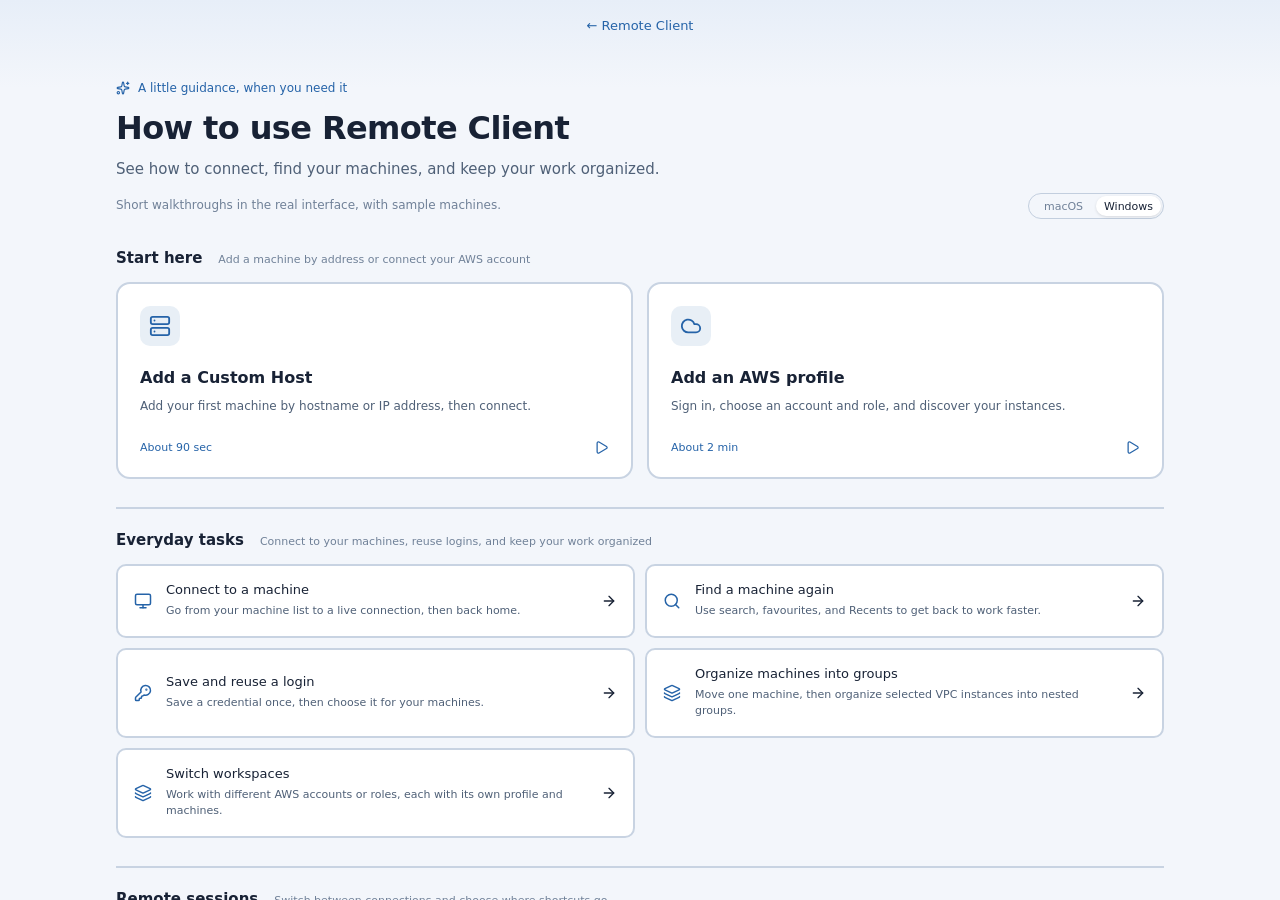
==== walkthroughs/index.html @ 3dfb6d88 "Publish Remote Client walkthroughs" ====
<!doctype html>
<html lang="en">
  <head>
    <meta charset="UTF-8" />
    <link rel="icon" type="image/png" href="./icon.png" />
    <meta name="viewport" content="width=device-width, initial-scale=1.0" />
    <title>Remote Client walkthroughs</title>
    <script type="module" crossorigin src="../assets/index-BdGNM4Kr.js"></script>
    <meta name="description" content="Download Remote Client for Windows and learn how to use it with short walkthroughs.">
  </head>

  <body>
    <div id="root"></div>
  </body>
</html>
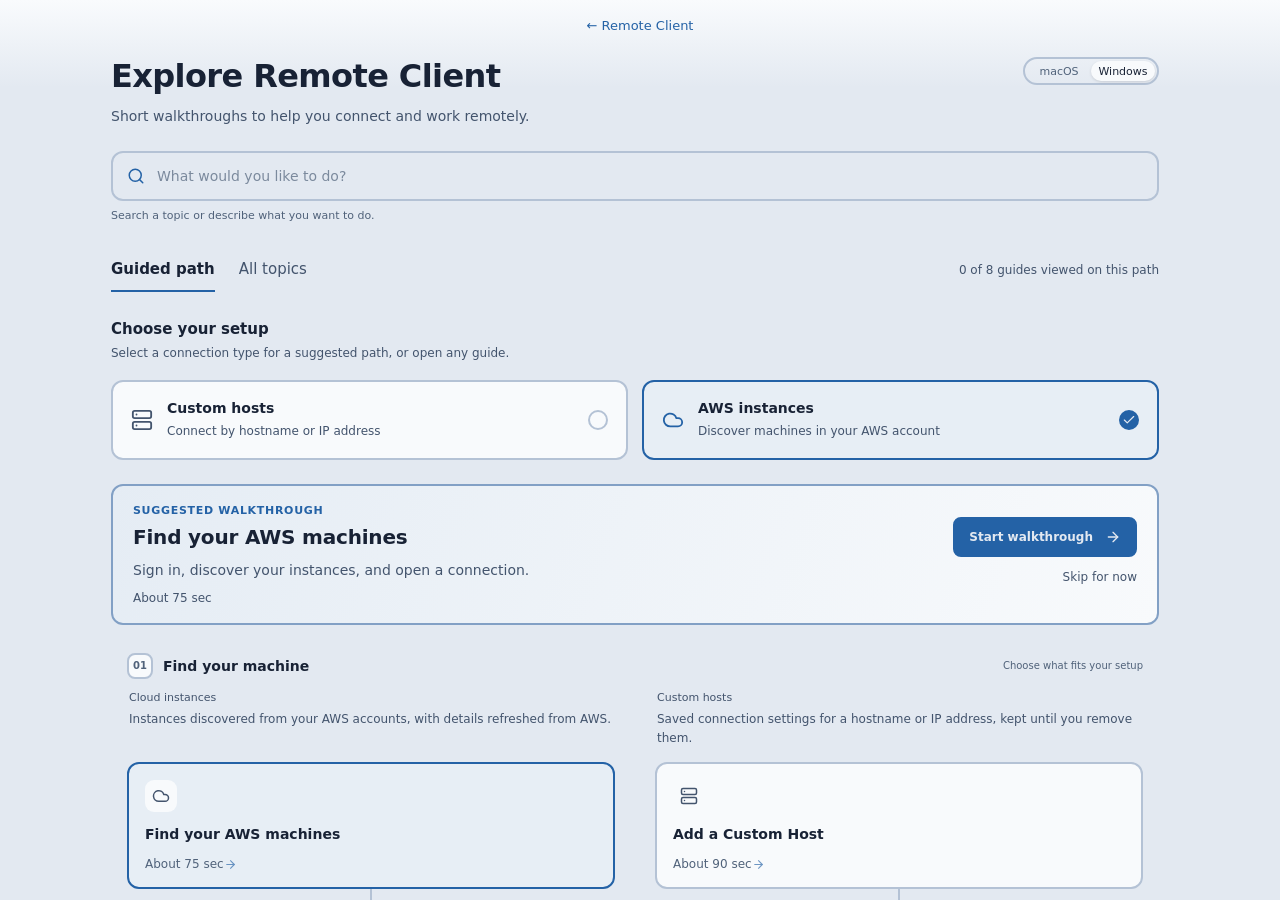
==== commit 81511052: "Publish Remote Client walkthroughs" ====
--- a/walkthroughs/index.html
+++ b/walkthroughs/index.html
@@ -5,7 +5,9 @@
     <link rel="icon" type="image/png" href="./icon.png" />
     <meta name="viewport" content="width=device-width, initial-scale=1.0" />
     <title>Remote Client walkthroughs</title>
-    <script type="module" crossorigin src="../assets/index-BdGNM4Kr.js"></script>
+    <script type="module" crossorigin src="../assets/index-DN2-Iywy.js"></script>
+    <link rel="modulepreload" crossorigin href="../assets/createLucideIcon-B4jqqaQH.js">
+    <link rel="stylesheet" crossorigin href="../assets/index-DMMH1ZU2.css">
     <meta name="description" content="Download Remote Client for Windows and learn how to use it with short walkthroughs.">
   </head>
 
--- a/assets/index-DMMH1ZU2.css
+++ b/assets/index-DMMH1ZU2.css
@@ -0,0 +1 @@
+._button_1iubz_1{box-sizing:border-box;border:2px solid var(--border);min-width:0;font:inherit;white-space:nowrap;transition:background-color var(--motion-fast-duration) var(--motion-standard-easing), border-color var(--motion-fast-duration) var(--motion-standard-easing), color var(--motion-fast-duration) var(--motion-standard-easing), opacity var(--motion-fast-duration) var(--motion-standard-easing);border-radius:8px;justify-content:center;align-items:center;gap:7px;font-size:13px;font-weight:650;line-height:1;display:inline-flex}._standard_1iubz_22{min-height:36px;padding:0 14px}._compact_1iubz_27{min-height:32px;padding:0 10px;font-size:12px}._fullWidth_1iubz_33{width:100%}._secondary_1iubz_37{color:var(--text-muted);background:var(--surface)}._secondary_1iubz_37:hover:not(:disabled),._secondary_1iubz_37:focus-visible{color:var(--accent);border-color:var(--control-hover-border);background:var(--surface)}._primary_1iubz_49{color:var(--accent-strong);border-color:color-mix(in srgb, var(--accent) 45%, var(--border));background:color-mix(in srgb, var(--accent) 14%, var(--surface-2))}._primary_1iubz_49:hover:not(:disabled),._primary_1iubz_49:focus-visible{border-color:color-mix(in srgb, var(--accent) 65%, var(--border));background:color-mix(in srgb, var(--accent) 22%, var(--surface-2))}._danger_1iubz_61{color:var(--danger-text);border-color:color-mix(in srgb, var(--danger,#ef4444) 42%, var(--border));background:color-mix(in srgb, var(--danger,#ef4444) 10%, var(--surface-2))}._danger_1iubz_61:hover:not(:disabled),._danger_1iubz_61:focus-visible{color:var(--danger-text);border-color:color-mix(in srgb, var(--danger,#ef4444) 65%, var(--border));background:color-mix(in srgb, var(--danger,#ef4444) 20%, var(--surface-2))}._button_1iubz_1:focus-visible{outline:none}._button_1iubz_1:disabled{cursor:not-allowed;opacity:.55}._button_1iubz_1>svg{flex:none}@media (width<=560px){._button_1iubz_1{width:100%}}._icon_10anx_1{flex:none;display:block}html[data-app-locked=true] body>:not(#root){visibility:hidden!important;pointer-events:none!important}.app-lock-screen{background:var(--bg);color:var(--text);z-index:100000;flex-direction:column;display:flex;position:fixed;inset:0}.app-lock-titlebar{-webkit-user-select:none;user-select:none;min-height:36px;color:var(--text-muted);justify-content:space-between;align-items:center;padding-left:16px;font-size:12px;display:flex}.app-lock-screen-mac .app-lock-titlebar{padding-left:80px}.app-lock-titlebar button{color:inherit;cursor:pointer;background:0 0;border:0;place-items:center;width:46px;height:36px;display:grid}.app-lock-titlebar button:hover{background:var(--danger-bg);color:var(--danger-text)}.app-lock-card{box-sizing:border-box;text-align:center;width:min(420px,100% - 40px);margin:auto;padding:36px 28px}.app-lock-emblem{border:2px solid var(--border);background:var(--surface);width:64px;height:64px;color:var(--accent);border-radius:18px;place-items:center;margin:0 auto 24px;display:grid}.app-lock-card h1{letter-spacing:-.5px;margin:0 0 10px;font-size:24px;font-weight:600;line-height:1.3}.app-lock-card p{color:var(--text-muted);margin:0;font-size:13px;line-height:1.65}.app-lock-card>button{min-width:180px;margin-top:24px}.app-lock-card .app-lock-error{text-align:left;border:2px solid var(--border);background:var(--surface);border-radius:8px;margin-top:20px;padding:12px 14px}.app-lock-card .app-lock-footnote{color:var(--text-dim);margin-top:24px;font-size:12px}.device-security-header{justify-content:space-between;align-items:flex-start;gap:16px;padding:2px 0 22px;display:flex}.device-security-header h3{color:var(--text);margin:0 0 6px;font-size:16px;font-weight:600}.device-security-header p{color:var(--text-muted);margin:0;font-size:12px;line-height:1.6}.device-security-section{border-top:2px solid var(--border-subtle);padding:22px 0}.device-security-row{justify-content:space-between;align-items:center;gap:24px;display:flex}.device-security-setting{flex-direction:column;min-width:0;display:flex}.device-security-setting h4{color:var(--text);margin:0 0 5px;font-size:13px;font-weight:600;line-height:1.5}.device-security-setting p,.device-security-description{color:var(--text-muted);margin:0;font-size:12px;line-height:1.6}.device-security-row>[role=switch],.device-security-row>button{flex-shrink:0}.device-security-lock-options{flex-direction:column;gap:16px;margin:16px 0 0;display:flex}.device-security-option-label{color:var(--text);margin-bottom:4px;font-size:12px;font-weight:500;display:block}.device-security-footnote{color:var(--text-dim);margin:14px 0 0;font-size:11px;line-height:1.6}.device-security-error{border:2px solid var(--danger-text);color:var(--danger-text);border-radius:8px;margin:0 0 16px;padding:12px 14px;font-size:12px;line-height:1.6}.device-security-warning{margin-top:12px;line-height:1.6}@media (width<=600px){.device-security-header{flex-wrap:wrap}.device-security-lock-options .device-security-row{flex-wrap:wrap;gap:10px}}
